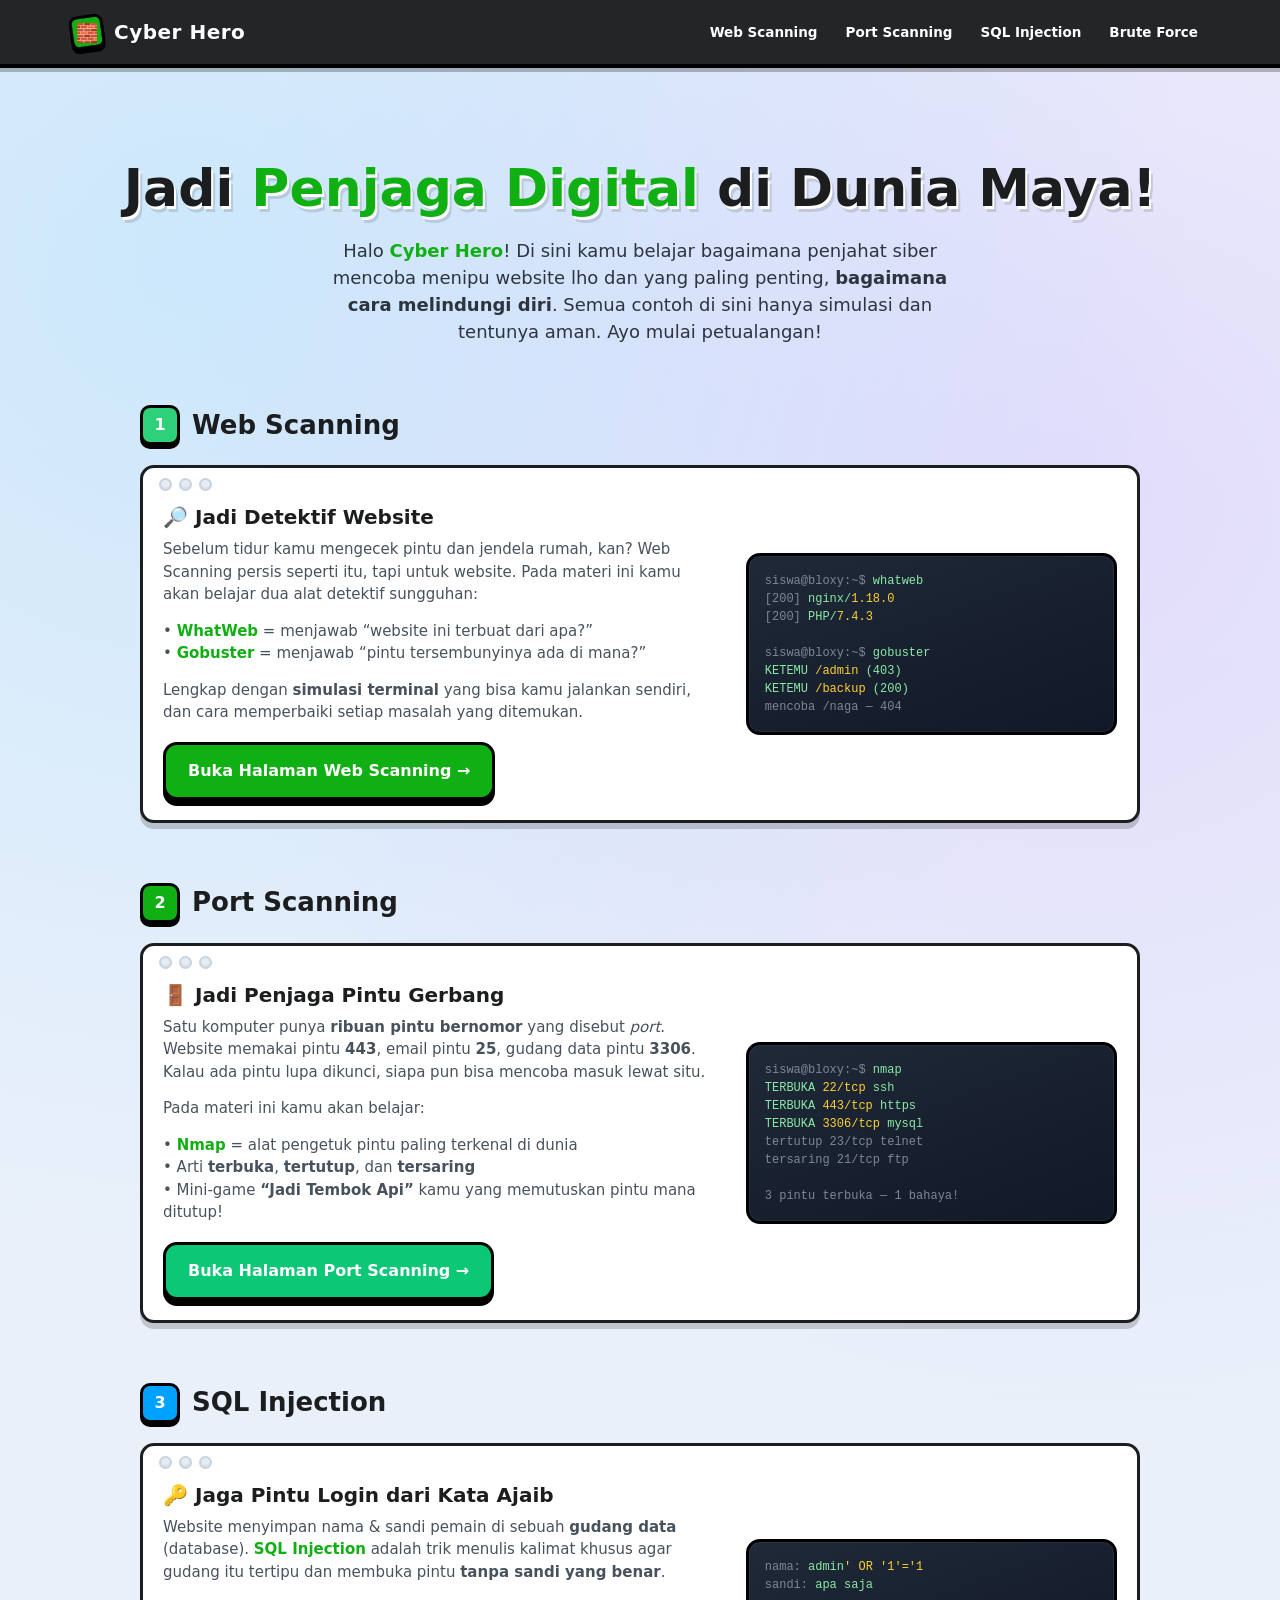
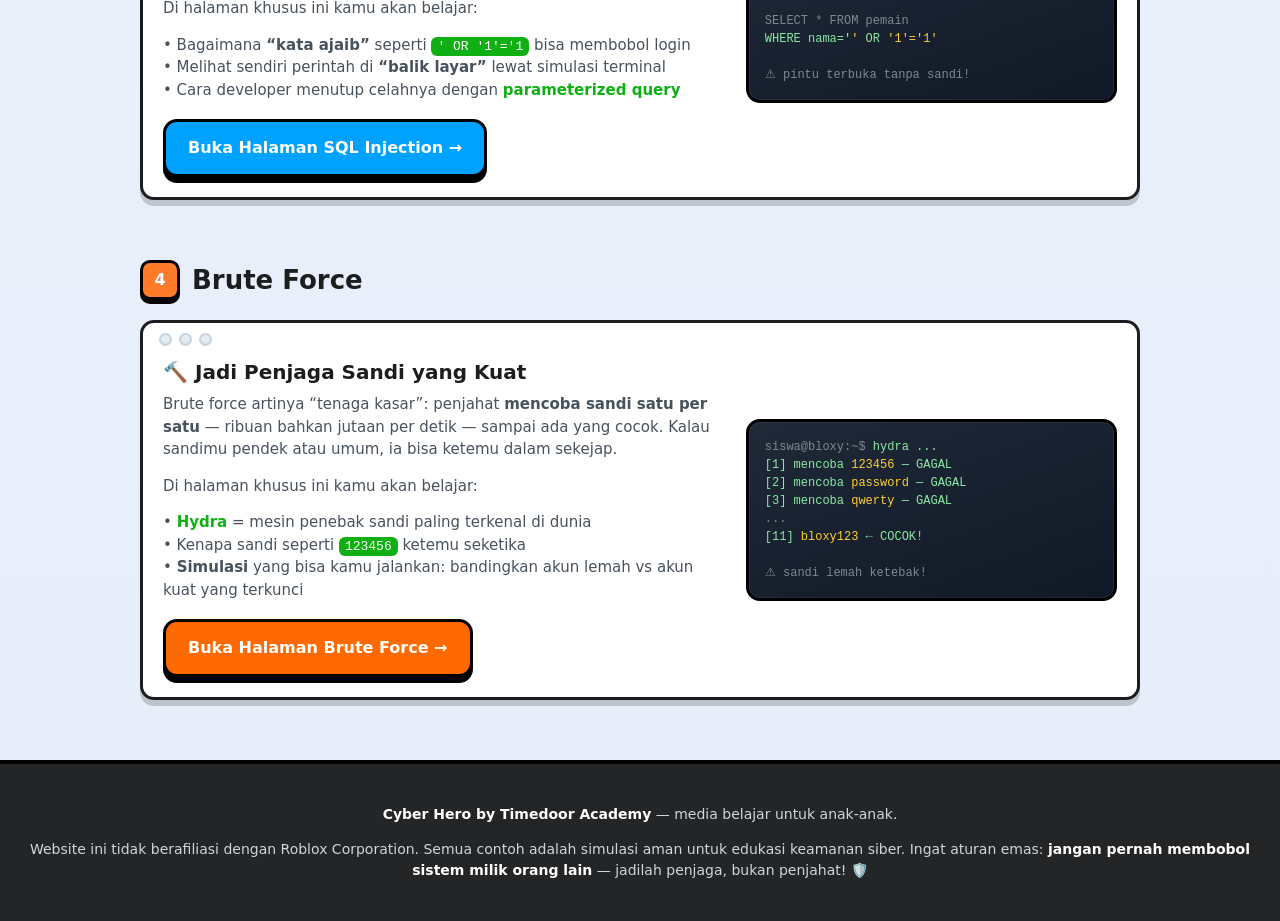
==== index.html @ 9081e009 "first commit" ====
<!DOCTYPE html>
<html lang="id">
<head>
<meta charset="UTF-8" />
<meta name="viewport" content="width=device-width, initial-scale=1.0" />
<title>Cyber Hero Academy</title>
<link rel="stylesheet" href="css/base.css" />
<link rel="stylesheet" href="css/index.css" />
</head>
<body>

<header class="nav">
  <div class="nav-in">
    <div class="logo"><span class="cube"><span>🧱</span></span> Cyber Hero</div>
    <nav class="menu">
      <a href="#scan">Web Scanning</a>
      <a href="#port">Port Scanning</a>
      <a href="#sql">SQL Injection</a>
      <a href="#brute">Brute Force</a>
    </nav>
  </div>
</header>

<div class="hero wrap">
  <div class="badges">
  </div>
  <h1>Jadi <span class="hl">Penjaga Digital</span> di Dunia Maya!</h1>
  <p class="sub">Halo <span class="cyber"><strong>Cyber Hero</strong></span>! Di sini kamu belajar bagaimana penjahat siber mencoba menipu website lho dan yang paling penting, <b>bagaimana cara melindungi diri</b>. Semua contoh di sini hanya simulasi dan tentunya aman. Ayo mulai petualangan!</p>
  
</div>

<div class="wrap">

<section id="scan">
  <div class="sec-title"><div class="num" style="background:var(--bx-green);color:#fff">1</div><h2>Web Scanning</h2></div>

  <div class="card block">
    <div class="studs"><span class="stud"></span><span class="stud"></span><span class="stud"></span></div>
    <div class="feature">
      <div>
        <h3>🔎 Jadi Detektif Website</h3>
        <p class="desc">Sebelum tidur kamu mengecek pintu dan jendela rumah, kan? Web Scanning persis seperti itu, tapi untuk website. Pada materi ini kamu akan belajar dua alat detektif sungguhan:</p>
        <p class="desc">
          • <b class="apps">WhatWeb</b> = menjawab “website ini terbuat dari apa?”<br>
          • <b class="apps">Gobuster</b> = menjawab “pintu tersembunyinya ada di mana?”
        </p>
        <p class="desc">Lengkap dengan <b>simulasi terminal</b> yang bisa kamu jalankan sendiri, dan cara memperbaiki setiap masalah yang ditemukan.</p>
        <p style="margin:18px 0 0">
          <a class="cta" href="web-scanning.html">Buka Halaman Web Scanning →</a>
        </p>
      </div>
      <div class="art">
        <span class="l"><span class="g">siswa@bloxy:~$</span> whatweb</span>
        <span class="l"><span class="g">[200]</span> nginx/<span class="y">1.18.0</span></span>
        <span class="l"><span class="g">[200]</span> PHP/<span class="y">7.4.3</span></span>
        <span class="l">&nbsp;</span>
        <span class="l"><span class="g">siswa@bloxy:~$</span> gobuster</span>
        <span class="l">KETEMU <span class="y">/admin</span> (403)</span>
        <span class="l">KETEMU <span class="y">/backup</span> (200)</span>
        <span class="l"><span class="g">mencoba /naga — 404</span></span>
      </div>
    </div>
  </div>
</section>

<section id="port">
  <div class="sec-title"><div class="num" style="background:#10af13;color:#fff">2</div><h2>Port Scanning</h2></div>
  <div class="card block">
    <div class="studs"><span class="stud"></span><span class="stud"></span><span class="stud"></span></div>
    <div class="feature">
      <div>
        <h3>🚪 Jadi Penjaga Pintu Gerbang</h3>
        <p class="desc">Satu komputer punya <b>ribuan pintu bernomor</b> yang disebut <i>port</i>. Website memakai pintu <b>443</b>, email pintu <b>25</b>, gudang data pintu <b>3306</b>. Kalau ada pintu lupa dikunci, siapa pun bisa mencoba masuk lewat situ.</p>
        <p class="desc">Pada materi ini kamu akan belajar:</p>
        <p class="desc">
          • <b class="apps">Nmap</b> = alat pengetuk pintu paling terkenal di dunia<br>
          • Arti <b>terbuka</b>, <b>tertutup</b>, dan <b>tersaring</b><br>
          • Mini-game <b>“Jadi Tembok Api”</b> kamu yang memutuskan pintu mana ditutup!
        </p>
        <p style="margin:18px 0 0">
          <a class="cta2" href="port-scanning.html">Buka Halaman Port Scanning →</a>
        </p>
      </div>
      <div class="art">
        <span class="l"><span class="g">siswa@bloxy:~$</span> nmap</span>
        <span class="l">TERBUKA <span class="y">22/tcp</span> ssh</span>
        <span class="l">TERBUKA <span class="y">443/tcp</span> https</span>
        <span class="l">TERBUKA <span class="y">3306/tcp</span> mysql</span>
        <span class="l"><span class="g">tertutup 23/tcp telnet</span></span>
        <span class="l"><span class="g">tersaring 21/tcp ftp</span></span>
        <span class="l">&nbsp;</span>
        <span class="l"><span class="g">3 pintu terbuka — 1 bahaya!</span></span>
      </div>
    </div>
  </div>
</section>

<section id="sql">
  <div class="sec-title"><div class="num" style="background:var(--bx-sky);color:#fff">3</div><h2>SQL Injection</h2></div>

  <div class="card block">
    <div class="studs"><span class="stud"></span><span class="stud"></span><span class="stud"></span></div>
    <div class="feature">
      <div>
        <h3>🔑 Jaga Pintu Login dari Kata Ajaib</h3>
        <p class="desc">Website menyimpan nama &amp; sandi pemain di sebuah <b>gudang data</b> (database). <b class="apps">SQL Injection</b> adalah trik menulis kalimat khusus agar gudang itu tertipu dan membuka pintu <b>tanpa sandi yang benar</b>.</p>
        <p class="desc">Di halaman khusus ini kamu akan belajar:</p>
        <p class="desc">
          • Bagaimana <b>“kata ajaib”</b> seperti <code>' OR '1'='1</code> bisa membobol login<br>
          • Melihat sendiri perintah di <b>“balik layar”</b> lewat simulasi terminal<br>
          • Cara developer menutup celahnya dengan <b class="apps">parameterized query</b>
        </p>
        <p style="margin:18px 0 0">
          <a class="cta3" href="sql-injection.html">Buka Halaman SQL Injection →</a>
        </p>
      </div>
      <div class="art">
        <span class="l"><span class="g">nama:</span> admin<span class="y">' OR '1'='1</span></span>
        <span class="l"><span class="g">sandi:</span> apa saja</span>
        <span class="l">&nbsp;</span>
        <span class="l"><span class="g">SELECT * FROM pemain</span></span>
        <span class="l">WHERE nama=<span class="y">''</span> OR <span class="y">'1'='1'</span></span>
        <span class="l">&nbsp;</span>
        <span class="l"><span class="g">⚠ pintu terbuka tanpa sandi!</span></span>
      </div>
    </div>
  </div>
</section>

<section id="brute">
  <div class="sec-title"><div class="num" style="background:var(--bx-orange);color:#fff">4</div><h2>Brute Force</h2></div>
  <div class="card block">
    <div class="studs"><span class="stud"></span><span class="stud"></span><span class="stud"></span></div>
    <div class="feature">
      <div>
        <h3>🔨 Jadi Penjaga Sandi yang Kuat</h3>
        <p class="desc">Brute force artinya “tenaga kasar”: penjahat <b>mencoba sandi satu per satu</b> — ribuan bahkan jutaan per detik — sampai ada yang cocok. Kalau sandimu pendek atau umum, ia bisa ketemu dalam sekejap.</p>
        <p class="desc">Di halaman khusus ini kamu akan belajar:</p>
        <p class="desc">
          • <b class="apps">Hydra</b> = mesin penebak sandi paling terkenal di dunia<br>
          • Kenapa sandi seperti <code>123456</code> ketemu seketika<br>
          • <b>Simulasi</b> yang bisa kamu jalankan: bandingkan akun lemah vs akun kuat yang terkunci
        </p>
        <p style="margin:18px 0 0">
          <a class="cta4" href="brute-force.html">Buka Halaman Brute Force →</a>
        </p>
      </div>
      <div class="art">
        <span class="l"><span class="g">siswa@bloxy:~$</span> hydra ...</span>
        <span class="l">[1] mencoba <span class="y">123456</span> — GAGAL</span>
        <span class="l">[2] mencoba <span class="y">password</span> — GAGAL</span>
        <span class="l">[3] mencoba <span class="y">qwerty</span> — GAGAL</span>
        <span class="l"><span class="g">...</span></span>
        <span class="l">[11] <span class="y">bloxy123</span> ← COCOK!</span>
        <span class="l">&nbsp;</span>
        <span class="l"><span class="g">⚠ sandi lemah ketebak!</span></span>
      </div>
    </div>
  </div>
</section>

</div>

<footer>
  <p><b>Cyber Hero by Timedoor Academy</b> — media belajar untuk anak-anak.</p>
  <p>Website ini tidak berafiliasi dengan Roblox Corporation. Semua contoh adalah simulasi aman untuk edukasi keamanan siber. Ingat aturan emas: <b>jangan pernah membobol sistem milik orang lain</b> — jadilah penjaga, bukan penjahat! 🛡️</p>
</footer>

</body>
</html>
---- css/base.css ----
:root{
  --bx-red:#e2231a;
  --bx-dark:#232527;
  --bx-slate:#393b3d;
  --bx-ink:#1b1d1f;
  --bx-sky:#00a2ff;
  --bx-green:#2fd07a;
  --bx-yellow:#ffcf33;
  --bx-purple:#a259ff;
  --bx-orange:#ff7a29;
  --bx-cloud:#f4f7fb;
  --bx-line:#d9e2ec;
  --bx-white:#ffffff;
  --shadow:0 6px 0 rgba(0,0,0,.18);
  --page-accent:var(--bx-red);
}

*{box-sizing:border-box}
html,body{margin:0;padding:0}
body{
  font-family:'Trebuchet MS','Segoe UI',system-ui,-apple-system,sans-serif;
  background:
    radial-gradient(circle at 15% 10%, rgba(0,162,255,.14), transparent 40%),
    radial-gradient(circle at 85% 20%, rgba(162,89,255,.14), transparent 40%),
    linear-gradient(180deg,#eef3fb 0%, #e6eefa 100%);
  color:var(--bx-ink);
  line-height:1.5;
  -webkit-font-smoothing:antialiased;
}
.wrap{max-width:1040px;margin:0 auto;padding:0 20px}
a{color:var(--bx-sky)}

.stud{
  display:inline-block;width:13px;height:13px;border-radius:50%;
  background:#e4eaf2;border:2px solid #c3cfdd;
  box-shadow:inset 0 -2px 0 rgba(0,0,0,.06);
}
.block{
  border-radius:14px;border:3px solid var(--bx-ink);box-shadow:var(--shadow);
}

.safe-banner{
  background:var(--bx-green);color:#08351d;
  border-bottom:4px solid var(--bx-ink);
  text-align:center;font-weight:bold;padding:10px 16px;font-size:15px;
}

header.nav{
  position:sticky;top:0;z-index:50;background:var(--bx-dark);
  border-bottom:4px solid #000;box-shadow:0 4px 0 rgba(0,0,0,.25);
}
.nav-in{
  display:flex;align-items:center;gap:14px;justify-content:space-between;
  padding:12px 20px;max-width:1180px;margin:0 auto;
}
.logo{
  display:flex;align-items:center;gap:10px;
  color:#fff;font-weight:900;font-size:20px;letter-spacing:.5px;
}
.logo .cube{
  width:34px;height:34px;background:#10af13;
  border:3px solid #000;border-radius:8px;
  display:grid;place-items:center;transform:rotate(-8deg);box-shadow:0 4px 0 #000;
}
.logo .cube span{color:#fff;font-size:18px;transform:rotate(8deg)}
nav.menu{display:flex;gap:4px;flex-wrap:wrap;justify-content:flex-end}
nav.menu a{
  color:#fff;text-decoration:none;font-weight:bold;font-size:13.5px;
  padding:8px 10px;border-radius:10px;border:2px solid transparent;white-space:nowrap;
}
nav.menu a:hover{background:#10af13;border-color:#10af13}

nav.menu a.active{
  background:#10af13;
  border-color:#10af13;
  color:#fff;
  box-shadow:0 3px 0 #000;
}

.hero{padding:48px 0 30px;text-align:center;position:relative}
.hero h1{
  font-size:clamp(30px,6vw,52px);margin:.2em 0;color:var(--bx-ink);
  text-shadow:2px 3px 0 #fff, 4px 6px 0 rgba(0,0,0,.12);
}
.hero h1 .hl{color:#10af13}
.hero p.sub{font-size:18px;max-width:640px;margin:10px auto 0;color:#2c3440}
.badges{display:flex;gap:10px;justify-content:center;flex-wrap:wrap;margin-top:22px}
.pill{
  background:#fff;border:3px solid var(--bx-ink);border-radius:999px;
  padding:8px 16px;font-weight:bold;font-size:14px;box-shadow:0 4px 0 rgba(0,0,0,.15);
}

section{padding:30px 0}
.sec-title{display:flex;align-items:center;gap:12px;margin:0 0 6px;margin-bottom:20px;}
.aturanmain{justify-content:center}
.sec-title .num{
  width:40px;height:40px;flex:0 0 40px;border-radius:10px;border:3px solid #000;
  display:grid;place-items:center;color:#000;font-weight:900;box-shadow:0 4px 0 #000;
}
.sec-title h2{font-size:26px;margin:0;}
.sec-sub{color:#4a5560;margin:2px 0 18px;font-size:16px;text-align:center}

.grid{display:grid;grid-template-columns:repeat(2,1fr);gap:20px;align-items:start}
.card{background:#fff;padding:20px;position:relative;overflow:hidden}
.card .studs{position:absolute;top:10px;left:16px;display:flex;gap:7px;opacity:.9}
.card h3{margin:14px 0 4px;font-size:20px;display:flex;align-items:center;gap:8px}
.card .tag{
  display:inline-block;font-size:12px;font-weight:bold;padding:3px 10px;
  border-radius:999px;border:2px solid #000;color:#fff;
}
.card p.desc{color:#48525d;font-size:15px;margin:6px 0 14px}

.demo{background:var(--bx-cloud);border:2px dashed var(--bx-line);border-radius:12px;padding:14px}
.demo label{font-size:13px;font-weight:bold;color:#3a444f;display:block;margin-bottom:6px}
.demo input,.demo textarea{
  width:100%;padding:11px 12px;border:2px solid var(--bx-ink);
  border-radius:10px;font-family:inherit;font-size:14px;background:#fff;
}
.demo textarea{min-height:64px;resize:vertical}
.demo .row{display:flex;gap:8px;margin-top:10px;flex-wrap:wrap}

.btn{
  cursor:pointer;border:3px solid #000;border-radius:12px;padding:10px 16px;
  font-weight:900;font-size:14px;color:#fff;box-shadow:0 5px 0 #000;
  transition:transform .05s, box-shadow .05s;
}
.btn:active{transform:translateY(3px);box-shadow:0 2px 0 #000}
.btn.play{background:var(--bx-green)}
.btn.hint{background:var(--bx-sky)}
.btn.small{padding:7px 12px;font-size:13px}

.cta{
  display:inline-flex;align-items:center;gap:10px;text-decoration:none;
  background:#10af13;color:#fff;border:3px solid #000;border-radius:14px;
  padding:14px 22px;font-weight:900;font-size:16px;box-shadow:0 6px 0 #000;
  transition:transform .05s, box-shadow .05s;
}
.cta:hover{filter:brightness(1.06);background:#2de830;color:#000}
.cta:active{transform:translateY(3px);box-shadow:0 3px 0 #000}
.cta2{
  display:inline-flex;align-items:center;gap:10px;text-decoration:none;
  background:rgb(11, 199, 118);color:#fff;border:3px solid #000;border-radius:14px;
  padding:14px 22px;font-weight:900;font-size:16px;box-shadow:0 6px 0 #000;
  transition:transform .05s, box-shadow .05s;
}
.cta2:hover{background:rgb(32, 255, 158);color:#000}
.cta3{
  display:inline-flex;align-items:center;gap:10px;text-decoration:none;
  background:var(--bx-sky);color:#fff;border:3px solid #000;border-radius:14px;
  padding:14px 22px;font-weight:900;font-size:16px;box-shadow:0 6px 0 #000;
  transition:transform .05s, box-shadow .05s;
}
.cta3:hover{background:#6effff;color:#000}
.cta4{
  display:inline-flex;align-items:center;gap:10px;text-decoration:none;
  background:rgb(255, 106, 0);color:#fff;border:3px solid #000;border-radius:14px;
  padding:14px 22px;font-weight:900;font-size:16px;box-shadow:0 6px 0 #000;
  transition:transform .05s, box-shadow .05s;
}
.cta4:hover{background:rgb(255, 162, 0);color:#000}


.out{
  margin-top:12px;border-radius:10px;padding:12px;font-size:14px;font-weight:bold;
  border:2px solid var(--bx-ink);min-height:20px;display:none;
}
.out.ok{background:#e8f7ee;color:#0f6b3a;display:block}
.out.warn{background:#fff2e0;color:#a2560f;display:block}
.out.bad{background:#fde8e6;color:#9c241b;display:block}

.safe-tip{
  margin-top:12px;background:#eef7ff;border:2px solid #bfe0ff;border-radius:10px;
  padding:10px 12px;font-size:13px;color:#0a4d80;
}
.safe-tip b{color:#083b63}
code{
  background:#10af13;color:#fff;padding:2px 6px;border-radius:6px;
  font-size:13px;font-family:Consolas,Menlo,monospace;
}

.quiz{background:#fff;padding:22px}
.q{margin-bottom:16px}
.q p{font-weight:bold;margin:0 0 8px}
.opts{display:grid;gap:8px}
.opt{
  cursor:pointer;border:2px solid var(--bx-ink);border-radius:10px;padding:10px 12px;
  background:#fff;font-size:14px;text-align:left;font-family:inherit;font-weight:bold;
}
.opt:hover{background:var(--bx-cloud)}
.opt.correct{background:#e8f7ee;border-color:var(--bx-green)}
.opt.wrong{background:#fde8e6;border-color:var(--bx-red)}

footer{
  background:var(--bx-dark);color:#cfd6dd;margin-top:30px;border-top:4px solid #000;
  padding:26px 20px;text-align:center;font-size:14px;
}
footer b{color:#fff}

.kuis{justify-content:center}

@media(max-width:720px){
  .grid{grid-template-columns:1fr}
  .nav-in{flex-direction:column;gap:8px}
  nav.menu{justify-content:center}
}

.cyber {
  color:#10af13;
}

html {
  scroll-behavior: smooth;
}

.apps {color:#10af13}

.card.block.input{
  background:#ddedfa;
  border-color:#0a4d80
}

#whatweb {
  background:#ffecc1;
  border-radius: 10px;
  padding: 20px 20px;
  border: 3px solid#000;
  margin-bottom: 20px;
}

#gobuster {
  background:#e4ffc1;
  border-radius: 10px;
  padding: 20px 20px;
  border: 3px solid#000;
}

/* =========================================
   WEB SCANNING - INTERACTIVE CARD
========================================= */

.learning-slider{
  display:grid;
  grid-template-columns:52px minmax(0, 700px) 52px;
  justify-content:center;
  align-items:center;
  gap:12px;
  margin:0 auto;
}

.learning-window{
  position:relative;
  min-height:330px;
}

.learning-card{
  display:none;
  width:100%;
  min-height:330px;
  padding:26px;
  animation:slideFade .2s ease;
}

.learning-card.active{
  display:block;
}

@keyframes slideFade{
  from{
    opacity:0;
    transform:translateX(12px);
  }

  to{
    opacity:1;
    transform:translateX(0);
  }
}

.step-label{
  display:inline-block;
  margin-top:28px;
  margin-bottom:4px;

  background:var(--bx-sky);
  color:#000;

  border:2px solid #000;
  border-radius:999px;

  padding:4px 10px;

  font-size:12px;
  font-weight:900;

  box-shadow:0 3px 0 #000;
}

.slide-arrow{
  width:48px;
  height:48px;

  cursor:pointer;

  border:3px solid #000;
  border-radius:12px;

  background:#fff;

  color:#000;
  font-size:28px;
  font-weight:900;

  box-shadow:0 5px 0 #000;

  transition:
    transform .08s,
    box-shadow .08s,
    background .15s;
}

.slide-arrow:hover{
  background:var(--bx-sky);
}

.slide-arrow:active{
  transform:translateY(3px);
  box-shadow:0 2px 0 #000;
}

.slide-arrow:disabled{
  opacity:.35;
  cursor:not-allowed;
  background:#e8edf3;
}

.slide-indicator{
  display:flex;
  justify-content:center;
  align-items:center;
  gap:8px;
  margin-top:18px;
}

.slide-dot{
  width:10px;
  height:10px;

  border-radius:50%;

  background:#c4cfdb;
  border:2px solid #8796a6;

  transition:
    width .2s,
    background .2s;
}

.slide-dot.active{
  width:28px;
  border-radius:999px;
  background:var(--bx-sky);
  border-color:#000;
}

.slide-hint{
  text-align:center;
  margin-top:10px;

  font-size:13px;
  font-weight:bold;

  color:#65717d;
}


/* MOBILE */
@media(max-width:720px){

  .learning-slider{
    grid-template-columns:42px minmax(0,1fr) 42px;
    gap:6px;
  }

  .learning-card{
    min-height:360px;
    padding:20px;
  }

  .slide-arrow{
    width:40px;
    height:44px;
    font-size:23px;
  }

}
---- css/index.css ----
/* ============================================================
   Akademi Keamanan Siber Bloxy - index.css

   DIPAKAI OLEH: index.html (beranda) SAJA.

   Isinya hal-hal yang hanya ada di beranda: barisan avatar,
   kartu unggulan materi, dan skor kuis beranda.
   Mengubah file ini TIDAK akan memengaruhi halaman lain.
   ============================================================ */

/* ---------- 1. Warna khas halaman ini: MERAH ---------- */
:root{
  --page-accent:var(--bx-red);
}

/* ---------- 2. Barisan avatar di hero ---------- */
.avatars{display:flex;justify-content:center;gap:18px;margin:26px 0 6px;flex-wrap:wrap}
.noob{width:74px;text-align:center;font-size:11px;font-weight:bold;color:#3a444f}
.noob .body{
  width:64px;height:64px;margin:0 auto 6px;border-radius:12px;border:3px solid #000;
  display:grid;place-items:center;font-size:30px;box-shadow:0 5px 0 rgba(0,0,0,.2);
}

/* ---------- 3. Kartu unggulan (materi yang punya halaman sendiri) ---------- */
.feature{display:grid;grid-template-columns:1.5fr 1fr;gap:26px;align-items:center}

/* Panel hitam berisi contoh tampilan terminal */
.feature .art{
  background:linear-gradient(160deg,#1f2937,#111827);
  border:3px solid #000;border-radius:14px;padding:16px;
  font-family:Consolas,Menlo,monospace;font-size:12px;color:#8be9a5;
  box-shadow:inset 0 0 0 1px rgba(255,255,255,.06);
}
.feature .art .l{display:block;white-space:nowrap;overflow:hidden;text-overflow:ellipsis}
.feature .art .g{color:#7d8894}
.feature .art .y{color:#ffcf33}

/* ---------- 4. Skor kuis beranda ---------- */
#quizScore{font-weight:900;font-size:18px;margin-top:8px}

/* ---------- 5. Tampilan HP ---------- */
@media(max-width:720px){
  .feature{grid-template-columns:1fr}
}
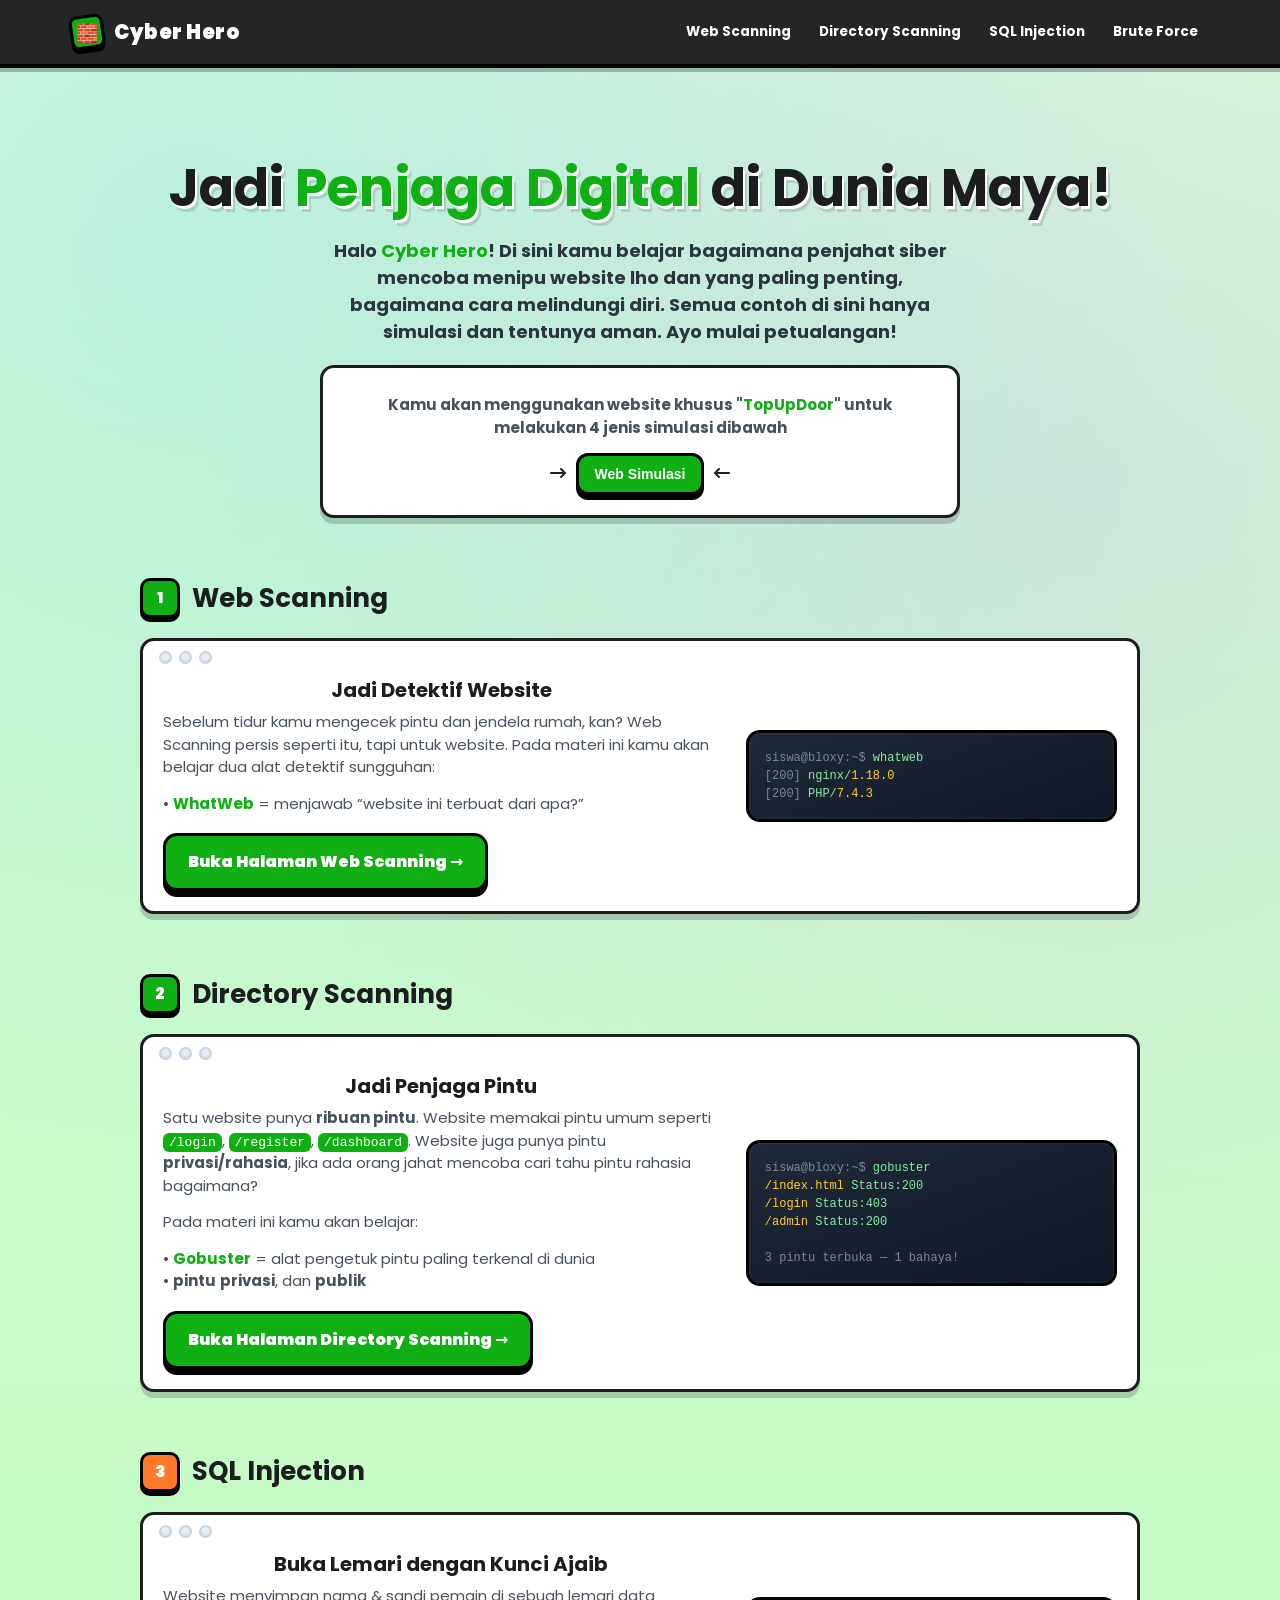
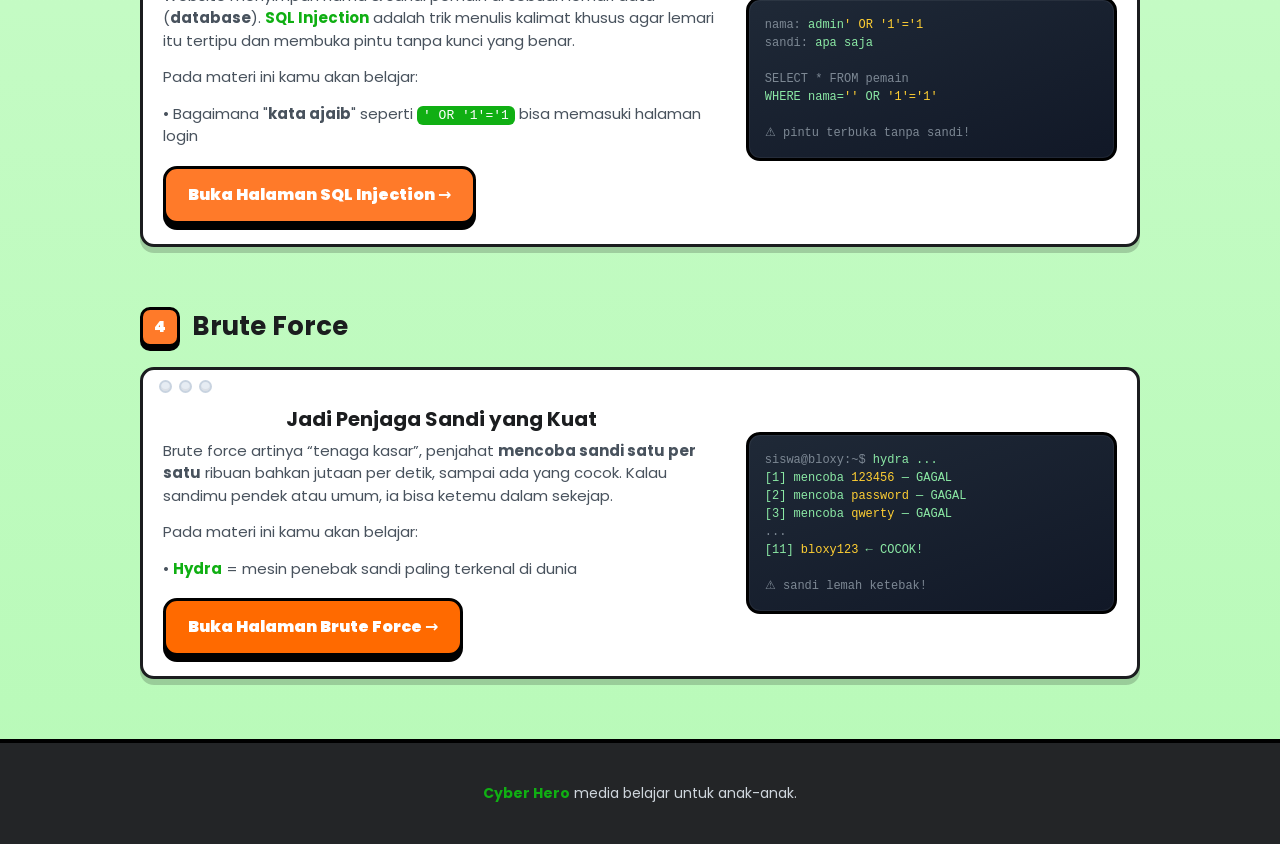
==== commit 528710d4: "final" ====
--- a/index.html
+++ b/index.html
@@ -4,6 +4,10 @@
 <meta charset="UTF-8" />
 <meta name="viewport" content="width=device-width, initial-scale=1.0" />
 <title>Cyber Hero Academy</title>
+<link rel="preconnect" href="https://fonts.googleapis.com">
+<link rel="preconnect" href="https://fonts.gstatic.com" crossorigin>
+<link href="https://fonts.googleapis.com/css2?family=Poppins:wght@400;500;600;700;800;900&display=swap" rel="stylesheet">
+<link rel="stylesheet" href="https://cdnjs.cloudflare.com/ajax/libs/font-awesome/6.7.2/css/all.min.css">
 <link rel="stylesheet" href="css/base.css" />
 <link rel="stylesheet" href="css/index.css" />
 </head>
@@ -14,7 +18,7 @@
     <div class="logo"><span class="cube"><span>🧱</span></span> Cyber Hero</div>
     <nav class="menu">
       <a href="#scan">Web Scanning</a>
-      <a href="#port">Port Scanning</a>
+      <a href="#port">Directory Scanning</a>
       <a href="#sql">SQL Injection</a>
       <a href="#brute">Brute Force</a>
     </nav>
@@ -25,26 +29,26 @@
   <div class="badges">
   </div>
   <h1>Jadi <span class="hl">Penjaga Digital</span> di Dunia Maya!</h1>
-  <p class="sub">Halo <span class="cyber"><strong>Cyber Hero</strong></span>! Di sini kamu belajar bagaimana penjahat siber mencoba menipu website lho dan yang paling penting, <b>bagaimana cara melindungi diri</b>. Semua contoh di sini hanya simulasi dan tentunya aman. Ayo mulai petualangan!</p>
-  
+  <p class="sub"><strong>Halo <span class="cyber">Cyber Hero</span>! Di sini kamu belajar bagaimana penjahat siber mencoba menipu website lho dan yang paling penting, bagaimana cara melindungi diri. Semua contoh di sini hanya simulasi dan tentunya aman. Ayo mulai petualangan!</strong></p>
+  <div class="card block announcement">
+    <p class="desc"><b>Kamu akan menggunakan website khusus "<span class="cyber">TopUpDoor</span>" untuk melakukan 4 jenis simulasi dibawah</b></p>
+    <i class="fa-solid fa-arrow-right-long"></i><a href="https://topupdoor.vercel.app/" target="_blank" rel="noopener noreferrer"><button type="button" class="btn btn-primary btnweb">Web Simulasi</button></a><i class="fa-solid fa-arrow-left-long"></i>
+  </div>
 </div>
 
 <div class="wrap">
 
 <section id="scan">
-  <div class="sec-title"><div class="num" style="background:var(--bx-green);color:#fff">1</div><h2>Web Scanning</h2></div>
+  <div class="sec-title"><div class="num" style="background:#10af13;color:#fff">1</div><h2>Web Scanning</h2></div>
 
   <div class="card block">
     <div class="studs"><span class="stud"></span><span class="stud"></span><span class="stud"></span></div>
     <div class="feature">
       <div>
-        <h3>🔎 Jadi Detektif Website</h3>
+        <h3>Jadi Detektif Website</h3>
         <p class="desc">Sebelum tidur kamu mengecek pintu dan jendela rumah, kan? Web Scanning persis seperti itu, tapi untuk website. Pada materi ini kamu akan belajar dua alat detektif sungguhan:</p>
         <p class="desc">
           • <b class="apps">WhatWeb</b> = menjawab “website ini terbuat dari apa?”<br>
-          • <b class="apps">Gobuster</b> = menjawab “pintu tersembunyinya ada di mana?”
-        </p>
-        <p class="desc">Lengkap dengan <b>simulasi terminal</b> yang bisa kamu jalankan sendiri, dan cara memperbaiki setiap masalah yang ditemukan.</p>
         <p style="margin:18px 0 0">
           <a class="cta" href="web-scanning.html">Buka Halaman Web Scanning →</a>
         </p>
@@ -53,41 +57,33 @@
         <span class="l"><span class="g">siswa@bloxy:~$</span> whatweb</span>
         <span class="l"><span class="g">[200]</span> nginx/<span class="y">1.18.0</span></span>
         <span class="l"><span class="g">[200]</span> PHP/<span class="y">7.4.3</span></span>
-        <span class="l">&nbsp;</span>
-        <span class="l"><span class="g">siswa@bloxy:~$</span> gobuster</span>
-        <span class="l">KETEMU <span class="y">/admin</span> (403)</span>
-        <span class="l">KETEMU <span class="y">/backup</span> (200)</span>
-        <span class="l"><span class="g">mencoba /naga — 404</span></span>
       </div>
     </div>
   </div>
 </section>
 
 <section id="port">
-  <div class="sec-title"><div class="num" style="background:#10af13;color:#fff">2</div><h2>Port Scanning</h2></div>
+  <div class="sec-title"><div class="num" style="background:#10af13;color:#fff">2</div><h2>Directory Scanning</h2></div>
   <div class="card block">
     <div class="studs"><span class="stud"></span><span class="stud"></span><span class="stud"></span></div>
     <div class="feature">
       <div>
-        <h3>🚪 Jadi Penjaga Pintu Gerbang</h3>
-        <p class="desc">Satu komputer punya <b>ribuan pintu bernomor</b> yang disebut <i>port</i>. Website memakai pintu <b>443</b>, email pintu <b>25</b>, gudang data pintu <b>3306</b>. Kalau ada pintu lupa dikunci, siapa pun bisa mencoba masuk lewat situ.</p>
+        <h3>Jadi Penjaga Pintu</h3>
+        <p class="desc">Satu website punya <b>ribuan pintu</b>. Website memakai pintu umum seperti <code>/login</code>, <code>/register</code>, <code>/dashboard</code>. Website juga punya pintu <b>privasi/rahasia</b>, jika ada orang jahat mencoba cari tahu pintu rahasia bagaimana?</p>
         <p class="desc">Pada materi ini kamu akan belajar:</p>
         <p class="desc">
-          • <b class="apps">Nmap</b> = alat pengetuk pintu paling terkenal di dunia<br>
-          • Arti <b>terbuka</b>, <b>tertutup</b>, dan <b>tersaring</b><br>
-          • Mini-game <b>“Jadi Tembok Api”</b> kamu yang memutuskan pintu mana ditutup!
+          • <b class="apps">Gobuster</b> = alat pengetuk pintu paling terkenal di dunia<br>
+          • <b>pintu</b> <b>privasi</b>, dan <b>publik</b><br>
         </p>
         <p style="margin:18px 0 0">
-          <a class="cta2" href="port-scanning.html">Buka Halaman Port Scanning →</a>
+          <a class="cta2" href="port-scanning.html">Buka Halaman Directory Scanning →</a>
         </p>
       </div>
       <div class="art">
-        <span class="l"><span class="g">siswa@bloxy:~$</span> nmap</span>
-        <span class="l">TERBUKA <span class="y">22/tcp</span> ssh</span>
-        <span class="l">TERBUKA <span class="y">443/tcp</span> https</span>
-        <span class="l">TERBUKA <span class="y">3306/tcp</span> mysql</span>
-        <span class="l"><span class="g">tertutup 23/tcp telnet</span></span>
-        <span class="l"><span class="g">tersaring 21/tcp ftp</span></span>
+        <span class="l"><span class="g">siswa@bloxy:~$</span> gobuster</span>
+        <span class="l"><span class="y">/index.html</span> Status:200</span>
+        <span class="l"><span class="y">/login</span> Status:403</span>
+        <span class="l"><span class="y">/admin</span> Status:200</span>
         <span class="l">&nbsp;</span>
         <span class="l"><span class="g">3 pintu terbuka — 1 bahaya!</span></span>
       </div>
@@ -96,19 +92,17 @@
 </section>
 
 <section id="sql">
-  <div class="sec-title"><div class="num" style="background:var(--bx-sky);color:#fff">3</div><h2>SQL Injection</h2></div>
+  <div class="sec-title"><div class="num" style="background:var(--bx-orange);color:#fff">3</div><h2>SQL Injection</h2></div>
 
   <div class="card block">
     <div class="studs"><span class="stud"></span><span class="stud"></span><span class="stud"></span></div>
     <div class="feature">
       <div>
-        <h3>🔑 Jaga Pintu Login dari Kata Ajaib</h3>
-        <p class="desc">Website menyimpan nama &amp; sandi pemain di sebuah <b>gudang data</b> (database). <b class="apps">SQL Injection</b> adalah trik menulis kalimat khusus agar gudang itu tertipu dan membuka pintu <b>tanpa sandi yang benar</b>.</p>
-        <p class="desc">Di halaman khusus ini kamu akan belajar:</p>
+        <h3>Buka Lemari dengan Kunci Ajaib</h3>
+        <p class="desc">Website menyimpan nama &amp; sandi pemain di sebuah lemari data (<b>database</b>). <b class="apps">SQL Injection</b> adalah trik menulis kalimat khusus agar lemari itu tertipu dan membuka pintu tanpa kunci yang benar.</p>
+        <p class="desc">Pada materi ini kamu akan belajar:</p>
         <p class="desc">
-          • Bagaimana <b>“kata ajaib”</b> seperti <code>' OR '1'='1</code> bisa membobol login<br>
-          • Melihat sendiri perintah di <b>“balik layar”</b> lewat simulasi terminal<br>
-          • Cara developer menutup celahnya dengan <b class="apps">parameterized query</b>
+          • Bagaimana "<b>kata ajaib</b>" seperti <code>' OR '1'='1</code> bisa memasuki halaman login<br>
         </p>
         <p style="margin:18px 0 0">
           <a class="cta3" href="sql-injection.html">Buka Halaman SQL Injection →</a>
@@ -133,13 +127,11 @@
     <div class="studs"><span class="stud"></span><span class="stud"></span><span class="stud"></span></div>
     <div class="feature">
       <div>
-        <h3>🔨 Jadi Penjaga Sandi yang Kuat</h3>
-        <p class="desc">Brute force artinya “tenaga kasar”: penjahat <b>mencoba sandi satu per satu</b> — ribuan bahkan jutaan per detik — sampai ada yang cocok. Kalau sandimu pendek atau umum, ia bisa ketemu dalam sekejap.</p>
-        <p class="desc">Di halaman khusus ini kamu akan belajar:</p>
+        <h3>Jadi Penjaga Sandi yang Kuat</h3>
+        <p class="desc">Brute force artinya “tenaga kasar”, penjahat <b>mencoba sandi satu per satu</b> ribuan bahkan jutaan per detik, sampai ada yang cocok. Kalau sandimu pendek atau umum, ia bisa ketemu dalam sekejap.</p>
+        <p class="desc">Pada materi ini kamu akan belajar:</p>
         <p class="desc">
           • <b class="apps">Hydra</b> = mesin penebak sandi paling terkenal di dunia<br>
-          • Kenapa sandi seperti <code>123456</code> ketemu seketika<br>
-          • <b>Simulasi</b> yang bisa kamu jalankan: bandingkan akun lemah vs akun kuat yang terkunci
         </p>
         <p style="margin:18px 0 0">
           <a class="cta4" href="brute-force.html">Buka Halaman Brute Force →</a>
@@ -162,8 +154,7 @@
 </div>
 
 <footer>
-  <p><b>Cyber Hero by Timedoor Academy</b> — media belajar untuk anak-anak.</p>
-  <p>Website ini tidak berafiliasi dengan Roblox Corporation. Semua contoh adalah simulasi aman untuk edukasi keamanan siber. Ingat aturan emas: <b>jangan pernah membobol sistem milik orang lain</b> — jadilah penjaga, bukan penjahat! 🛡️</p>
+  <p><b class="cyber">Cyber Hero</b> media belajar untuk anak-anak.</p>
 </footer>
 
 </body>
--- a/css/base.css
+++ b/css/base.css
@@ -18,11 +18,11 @@
 *{box-sizing:border-box}
 html,body{margin:0;padding:0}
 body{
-  font-family:'Trebuchet MS','Segoe UI',system-ui,-apple-system,sans-serif;
+  font-family:'Poppins',system-ui,-apple-system,sans-serif;
   background:
     radial-gradient(circle at 15% 10%, rgba(0,162,255,.14), transparent 40%),
     radial-gradient(circle at 85% 20%, rgba(162,89,255,.14), transparent 40%),
-    linear-gradient(180deg,#eef3fb 0%, #e6eefa 100%);
+    linear-gradient(180deg,#dbfddb 0%, #b8fab8 100%);
   color:var(--bx-ink);
   line-height:1.5;
   -webkit-font-smoothing:antialiased;
@@ -101,14 +101,38 @@
 .sec-sub{color:#4a5560;margin:2px 0 18px;font-size:16px;text-align:center}
 
 .grid{display:grid;grid-template-columns:repeat(2,1fr);gap:20px;align-items:start}
-.card{background:#fff;padding:20px;position:relative;overflow:hidden}
+.card{background:#fff;padding:20px;position:relative;overflow:hidden;}
 .card .studs{position:absolute;top:10px;left:16px;display:flex;gap:7px;opacity:.9}
-.card h3{margin:14px 0 4px;font-size:20px;display:flex;align-items:center;gap:8px}
+.card h3{margin:14px 0 4px;font-size:20px;display:flex;align-items:center;gap:8px;justify-content: center}
 .card .tag{
   display:inline-block;font-size:12px;font-weight:bold;padding:3px 10px;
   border-radius:999px;border:2px solid #000;color:#fff;
 }
 .card p.desc{color:#48525d;font-size:15px;margin:6px 0 14px}
+.card-simulasi {
+  padding:45px 20px 20px;;position: relative;margin-top:40px
+}
+.card.announcement{
+  width:100%;
+  max-width:640px;
+  min-height:150px;
+  padding:20px;
+  margin:0 auto;
+  margin-top:20px;
+}
+.simulasi {
+  position: absolute;
+  top: -24px;
+  left: 50%;
+  transform: translateX(-50%);
+
+  padding: 6px 24px;  
+
+  width: max-content;
+  margin: 0;
+
+  z-index: 10;
+}
 
 .demo{background:var(--bx-cloud);border:2px dashed var(--bx-line);border-radius:12px;padding:14px}
 .demo label{font-size:13px;font-weight:bold;color:#3a444f;display:block;margin-bottom:6px}
@@ -126,7 +150,7 @@
 }
 .btn:active{transform:translateY(3px);box-shadow:0 2px 0 #000}
 .btn.play{background:var(--bx-green)}
-.btn.hint{background:var(--bx-sky)}
+.btn.hint{background:var(--bx-sky),}
 .btn.small{padding:7px 12px;font-size:13px}
 
 .cta{
@@ -139,18 +163,18 @@
 .cta:active{transform:translateY(3px);box-shadow:0 3px 0 #000}
 .cta2{
   display:inline-flex;align-items:center;gap:10px;text-decoration:none;
-  background:rgb(11, 199, 118);color:#fff;border:3px solid #000;border-radius:14px;
+  background:#10af13;color:#fff;border:3px solid #000;border-radius:14px;
   padding:14px 22px;font-weight:900;font-size:16px;box-shadow:0 6px 0 #000;
   transition:transform .05s, box-shadow .05s;
 }
-.cta2:hover{background:rgb(32, 255, 158);color:#000}
+.cta2:hover{filter:brightness(1.06);background:#2de830;color:#000}
 .cta3{
   display:inline-flex;align-items:center;gap:10px;text-decoration:none;
-  background:var(--bx-sky);color:#fff;border:3px solid #000;border-radius:14px;
+  background:var(--bx-orange);color:#fff;border:3px solid #000;border-radius:14px;
   padding:14px 22px;font-weight:900;font-size:16px;box-shadow:0 6px 0 #000;
   transition:transform .05s, box-shadow .05s;
 }
-.cta3:hover{background:#6effff;color:#000}
+.cta3:hover{background:rgb(255, 162, 0);color:#000}
 .cta4{
   display:inline-flex;align-items:center;gap:10px;text-decoration:none;
   background:rgb(255, 106, 0);color:#fff;border:3px solid #000;border-radius:14px;
@@ -172,10 +196,55 @@
   margin-top:12px;background:#eef7ff;border:2px solid #bfe0ff;border-radius:10px;
   padding:10px 12px;font-size:13px;color:#0a4d80;
 }
+#hintText {
+  opacity: 0;
+  max-height: 0;
+  overflow: hidden;
+  margin-top: 0;
+  pointer-events: none;
+  transition:
+    opacity .4s ease,
+    max-height .4s ease,
+    margin-top .4s ease;
+}
+
+#hintText.show {
+  opacity: 1;
+  max-height: 120px;
+  margin-top: 14px;
+  pointer-events: auto;
+}
+
+.hint-terminal {
+  padding: 0;
+  border-radius: 10px;
+  overflow: hidden;
+  background: #1b1d1f;
+  border: 3px solid #000;
+}
+
+.hint-terminal .bar-top {
+  margin: 0;
+}
 .safe-tip b{color:#083b63}
 code{
   background:#10af13;color:#fff;padding:2px 6px;border-radius:6px;
   font-size:13px;font-family:Consolas,Menlo,monospace;
+}
+.hint-btn {
+  width: 32px;
+  height: 32px;
+  border: 3px solid#000;
+  border-radius: 10px;
+  background: #eae310;
+  color: black;
+  font-size: 15px;
+  font-weight: bold;
+  cursor: pointer;
+}
+.hint-btn:hover {
+  background:#fffa69;
+  transform: scale(1.05);
 }
 
 .quiz{background:#fff;padding:22px}
@@ -216,27 +285,9 @@
 
 .card.block.input{
   background:#ddedfa;
-  border-color:#0a4d80
-}
-
-#whatweb {
-  background:#ffecc1;
-  border-radius: 10px;
-  padding: 20px 20px;
-  border: 3px solid#000;
-  margin-bottom: 20px;
-}
-
-#gobuster {
-  background:#e4ffc1;
-  border-radius: 10px;
-  padding: 20px 20px;
-  border: 3px solid#000;
-}
-
-/* =========================================
-   WEB SCANNING - INTERACTIVE CARD
-========================================= */
+  border-color:#0a4d80;
+  overflow: visible;
+}
 
 .learning-slider{
   display:grid;
@@ -254,10 +305,13 @@
 
 .learning-card{
   display:none;
+  position:relative;
+  overflow:visible;
   width:100%;
   min-height:330px;
   padding:26px;
-  animation:slideFade .2s ease;
+  animation:slideFade .5s ease;
+  margin-top:10px;
 }
 
 .learning-card.active{
@@ -298,20 +352,14 @@
 .slide-arrow{
   width:48px;
   height:48px;
-
   cursor:pointer;
-
   border:3px solid #000;
   border-radius:12px;
-
   background:#fff;
-
   color:#000;
   font-size:28px;
   font-weight:900;
-
   box-shadow:0 5px 0 #000;
-
   transition:
     transform .08s,
     box-shadow .08s,
@@ -319,7 +367,7 @@
 }
 
 .slide-arrow:hover{
-  background:var(--bx-sky);
+  background:#2de830;
 }
 
 .slide-arrow:active{
@@ -362,18 +410,6 @@
   border-color:#000;
 }
 
-.slide-hint{
-  text-align:center;
-  margin-top:10px;
-
-  font-size:13px;
-  font-weight:bold;
-
-  color:#65717d;
-}
-
-
-/* MOBILE */
 @media(max-width:720px){
 
   .learning-slider{
@@ -384,6 +420,7 @@
   .learning-card{
     min-height:360px;
     padding:20px;
+    position: relative;
   }
 
   .slide-arrow{
@@ -392,4 +429,83 @@
     font-size:23px;
   }
 
+}
+
+.sub-class{
+  position:absolute;
+  top:-34px;
+  left:50%;
+  transform:translateX(-50%);
+  margin:0;
+  padding:6px 24px;
+  background:var(--bx-sky);
+  border:2px solid #000;
+  border-radius:10px;
+  white-space:nowrap;
+  font-size:22px;
+  font-weight:bold;
+  z-index:2;
+}
+
+.terminal-body{
+  padding:14px;
+  border-radius:0 0 10px 10px;
+  color:#fff;
+}
+
+.terminal-line{
+  display:flex;
+  align-items:center;
+  gap:8px;
+  font-family:Consolas, Menlo, monospace;
+  font-size:14px;
+}
+
+.prompt{
+  color:var(--bx-green);
+  font-weight:bold;
+  white-space:nowrap;
+}
+
+.terminal-input{
+  flex:1;
+  min-width:0;
+  border:none !important;
+  outline:none;
+  background:transparent !important;
+  color:#fff;
+  padding:0 !important;
+  margin:0;
+  font-family:Consolas, Menlo, monospace !important;
+  font-size:14px;
+  font-weight:bold;
+}
+
+.terminal-input::placeholder{
+  color:#6f7880;
+}
+
+.terminal-body pre{
+  margin:12px 0 0;
+  font-family:Consolas, Menlo, monospace;
+  font-size:13px;
+  line-height:1.6;
+  white-space:pre-wrap;
+}
+
+.btnweb {
+  background-color: #10af13;
+}
+
+.btnweb:hover {
+  background-color: #2de830;
+  color:black
+}
+
+.fa-arrow-right-long {
+  margin-right: 10px;
+}
+
+.fa-arrow-left-long {
+  margin-left: 10px;
 }
